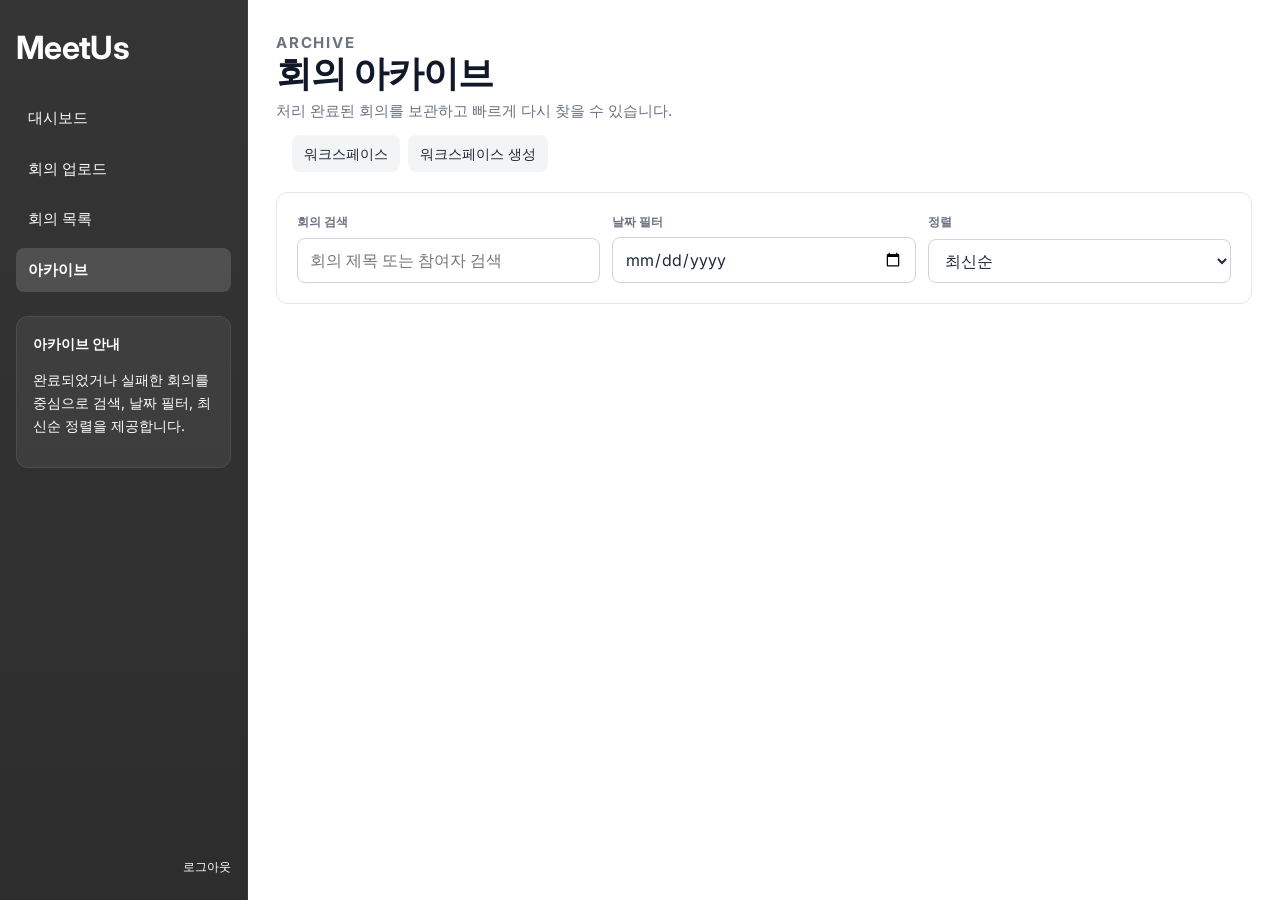
==== frontend/archive.html @ 8a6e771a "중간 저장" ====
<!doctype html>
<html lang="ko">
  <head>
    <meta charset="UTF-8" />
    <meta name="viewport" content="width=device-width, initial-scale=1.0" />
    <title>MeetUs - 아카이브</title>
    <link rel="preconnect" href="https://fonts.googleapis.com" />
    <link rel="preconnect" href="https://fonts.gstatic.com" crossorigin />
    <link href="https://fonts.googleapis.com/css2?family=Inter:wght@400;500;600;700&display=swap" rel="stylesheet" />
    <link rel="stylesheet" href="./assets/styles.css" />
  </head>
  <body>
    <main class="app-shell">
      <aside class="sidebar">
        <div class="brand-block">
          <h1>MeetUs</h1>
        </div>
        <nav class="nav-group">
          <a class="nav-item" href="./dashboard.html">대시보드</a>
          <a class="nav-item" href="./upload.html">회의 업로드</a>
          <a class="nav-item" href="./index.html">회의 목록</a>
          <a class="nav-item active" href="./archive.html">아카이브</a>
        </nav>
        <div class="sidebar-card">
          <h3>아카이브 안내</h3>
          <p>완료되었거나 실패한 회의를 중심으로 검색, 날짜 필터, 최신순 정렬을 제공합니다.</p>
        </div>
        <div class="sidebar-footer">
          <button id="logout-btn" class="sidebar-logout-btn" type="button">로그아웃</button>
        </div>
      </aside>

      <section class="content-shell">
        <header class="topbar">
          <div class="page-title">
            <p class="eyebrow">Archive</p>
            <h2>회의 아카이브</h2>
            <p>처리 완료된 회의를 보관하고 빠르게 다시 찾을 수 있습니다.</p>
          </div>
          <div class="topbar-actions">
            <span id="current-workspace" class="muted"></span>
            <span id="current-user" class="muted"></span>
            <a class="btn" href="./workspaces.html">워크스페이스</a>
            <a class="btn" href="./workspaces.html?modal=create">워크스페이스 생성</a>
          </div>
        </header>

        <section class="card">
          <div class="filters">
            <div class="field">
              <label for="search-input">회의 검색</label>
              <input id="search-input" type="search" placeholder="회의 제목 또는 참여자 검색" />
            </div>
            <div class="field">
              <label for="date-filter">날짜 필터</label>
              <input id="date-filter" type="date" />
            </div>
            <div class="field">
              <label for="sort-filter">정렬</label>
              <select id="sort-filter">
                <option value="date-desc">최신순</option>
                <option value="date-asc">오래된순</option>
              </select>
            </div>
          </div>
        </section>

        <section id="archive-list" class="meeting-list"></section>
        <div id="archive-pagination" class="pagination hidden"></div>
        <p id="empty-state" class="empty-state hidden">Archive에 표시할 회의가 없습니다.</p>
      </section>
    </main>

    <script type="module" src="./pages/archivePage.js"></script>
  </body>
</html>
---- frontend/assets/styles.css ----
:root {
  --bg: #ffffff;
  --bg-elevated: #ffffff;
  --sidebar-bg: #2f2f2f;
  --surface: #ffffff;
  --surface-strong: #ffffff;
  --surface-subtle: #f3f4f6;
  --surface-hover: #eceef2;
  --text: #1f2937;
  --text-strong: #111827;
  --text-muted: #6b7280;
  --line: #e5e7eb;
  --line-soft: #d1d5db;
  --accent: #8fb6ff;
  --accent-soft: rgba(143, 182, 255, 0.16);
  --danger: #ff8b8b;
  --danger-soft: rgba(255, 139, 139, 0.14);
  --shadow: none;
  --space-1: 4px;
  --space-2: 8px;
  --space-3: 12px;
  --space-4: 16px;
  --space-5: 20px;
  --space-6: 24px;
  --space-7: 28px;
  --radius-sm: 8px;
  --radius-md: 10px;
  --radius-lg: 12px;
  --sidebar-width: 248px;
  --transition: 160ms ease;
}

* {
  box-sizing: border-box;
}

html,
body {
  margin: 0;
  min-height: 100%;
  background: var(--bg);
  color: var(--text);
  font-family: Inter, sans-serif;
}

body {
  line-height: 1.5;
}

a {
  color: inherit;
  text-decoration: none;
}

button,
input,
select {
  font: inherit;
}

.app-shell {
  min-height: 100vh;
}

.auth-shell {
  min-height: 100vh;
  display: grid;
  grid-template-columns: minmax(0, 1.05fr) minmax(420px, 0.95fr);
  background: #ffffff;
}

.sidebar {
  position: fixed;
  inset: 0 auto 0 0;
  width: var(--sidebar-width);
  overflow-y: auto;
  background: linear-gradient(180deg, #353535 0%, #2d2d2d 100%);
  color: var(--text);
  padding: var(--space-6) var(--space-4);
  display: flex;
  flex-direction: column;
  gap: var(--space-6);
  border-right: 1px solid rgba(255, 255, 255, 0.06);
}

.sidebar-footer {
  margin-top: auto;
  display: flex;
  justify-content: flex-end;
  padding-top: var(--space-2);
}

.sidebar-logout-btn {
  border: 0;
  background: transparent;
  color: #ffffff;
  font-size: 12px;
  font-weight: 500;
  padding: 0;
  cursor: pointer;
  transition: opacity var(--transition);
}

.sidebar-logout-btn:hover {
  opacity: 0.72;
}

.brand-block h1 {
  margin: 0;
  font-size: 32px;
  font-weight: 700;
  letter-spacing: -0.02em;
  color: #ffffff;
}

.brand-block p {
  margin: var(--space-2) 0 0;
  color: #ffffff;
  line-height: 1.55;
  font-size: 16px;
}

.nav-group {
  display: grid;
  gap: 6px;
}

.nav-item {
  display: flex;
  align-items: center;
  gap: var(--space-2);
  padding: 11px 12px;
  border-radius: var(--radius-sm);
  color: #ffffff;
  font-size: 15px;
  transition: background-color var(--transition), color var(--transition);
}

.nav-item:hover {
  background: rgba(255, 255, 255, 0.08);
}

.nav-item.active {
  background: rgba(255, 255, 255, 0.14);
  color: #ffffff;
  font-weight: 600;
}

.sidebar-card {
  padding: var(--space-4);
  border-radius: var(--radius-lg);
  background: rgba(255, 255, 255, 0.06);
  border: 1px solid rgba(255, 255, 255, 0.08);
}

.sidebar-card h3 {
  margin: 0 0 var(--space-2);
  font-size: 14px;
  color: #ffffff;
}

.sidebar-card p,
.sidebar-card li {
  color: #ffffff;
  line-height: 1.65;
  font-size: 14px;
}

.sidebar-card ul {
  margin: 0;
  padding-left: 18px;
}

.content-shell {
  min-height: 100vh;
  margin-left: var(--sidebar-width);
  width: calc(100% - var(--sidebar-width));
  padding: var(--space-6) var(--space-7) var(--space-7);
  display: grid;
  align-content: start;
  gap: var(--space-5);
  background: #ffffff;
}

.dashboard-shell {
  padding-top: 18px;
}

.topbar {
  display: grid;
  gap: var(--space-3);
}

.page-title h2 {
  margin: 0;
  color: var(--text-strong);
  font-size: 36px;
  line-height: 1.05;
  letter-spacing: -0.03em;
}

.page-title p {
  margin: var(--space-2) 0 0;
  color: var(--text-muted);
  font-size: 15px;
}

.topbar-actions {
  display: flex;
  align-items: center;
  flex-wrap: wrap;
  gap: var(--space-2);
}

.muted {
  color: var(--text-muted);
}

.eyebrow {
  margin: 0 0 6px;
  color: #64748b;
  font-size: 11px;
  font-weight: 700;
  letter-spacing: 0.12em;
  text-transform: uppercase;
}

.btn {
  display: inline-flex;
  align-items: center;
  justify-content: center;
  min-height: 36px;
  padding: 8px 12px;
  border: 0;
  border-radius: var(--radius-sm);
  background: var(--surface-subtle);
  color: var(--text);
  font-size: 14px;
  font-weight: 500;
  cursor: pointer;
  transition: background-color var(--transition), color var(--transition), opacity var(--transition);
}

.btn:hover {
  background: var(--surface-hover);
}

.btn:disabled {
  opacity: 0.48;
  cursor: not-allowed;
}

.btn-primary {
  background: var(--text-strong);
  color: #ffffff;
}

.btn-primary:hover {
  background: #383838;
}

.btn-danger {
  background: var(--danger-soft);
  color: #ffd0d0;
}

.btn-danger:hover {
  background: rgba(255, 139, 139, 0.22);
}

.link {
  color: #383838;
  font-size: 14px;
  font-weight: 600;
}

.link:hover {
  color: #111827;
}

.card,
.metric-card,
.meeting-card {
  background: var(--surface);
  border: 1px solid var(--line);
  border-radius: var(--radius-lg);
  box-shadow: none;
}

.card {
  padding: var(--space-5);
}

.metric-card {
  padding: var(--space-4);
}

.meeting-card {
  display: grid;
  gap: var(--space-4);
  padding: var(--space-5);
}

.card-head,
.meeting-card-head,
.meeting-card-foot,
.todo-item-head,
.transcript-item-head,
.todo-group-title {
  display: flex;
  justify-content: space-between;
  align-items: flex-start;
  gap: var(--space-3);
}

.card-head {
  margin-bottom: var(--space-4);
}

.card-head h3,
.meeting-card h3,
.meeting-card h4,
.todo-item h4,
.todo-group-card h4 {
  margin: 0;
  font-size: 19px;
  color: var(--text-strong);
  letter-spacing: -0.02em;
}

.card-head p,
.meeting-card p,
.summary-box,
.transcript-item p,
.todo-item p {
  color: var(--text-muted);
}

.grid-two {
  display: grid;
  grid-template-columns: 1.18fr 0.82fr;
  gap: var(--space-5);
}

.grid-three {
  display: grid;
  grid-template-columns: repeat(3, minmax(0, 1fr));
  gap: var(--space-5);
}

.metrics-grid {
  display: grid;
  grid-template-columns: repeat(4, minmax(0, 1fr));
  gap: var(--space-4);
}

.metric-card strong {
  display: block;
  margin-top: var(--space-3);
  color: var(--text-strong);
  font-size: 30px;
  line-height: 1;
}

.filters {
  display: flex;
  gap: var(--space-3);
  flex-wrap: wrap;
}

.field {
  display: grid;
  gap: 6px;
  min-width: 0;
  flex: 1 1 0;
}

.field label,
.field span {
  color: var(--text-muted);
  font-size: 12px;
  font-weight: 600;
}

.field input,
.field select {
  min-height: 40px;
  border: 1px solid var(--line-soft);
  border-radius: var(--radius-sm);
  background: var(--surface-strong);
  padding: 9px 12px;
  color: var(--text);
  outline: none;
  transition: border-color var(--transition), background-color var(--transition);
}

.field input:focus,
.field select:focus {
  border-color: var(--accent);
  background: #343434;
}

.meeting-list,
.workspace-list,
.todo-group,
.todo-list,
.transcript-box,
.workspace-side-stack {
  display: grid;
  gap: var(--space-4);
}

.pagination {
  display: flex;
  align-items: center;
  justify-content: center;
  flex-wrap: wrap;
  gap: var(--space-2);
}

.meeting-card-meta {
  display: flex;
  flex-wrap: wrap;
  gap: var(--space-3);
  color: var(--text-muted);
  font-size: 13px;
}

.meeting-card-summary {
  margin: 0;
  line-height: 1.6;
  color: var(--text-muted);
}

.badge {
  display: inline-flex;
  align-items: center;
  border-radius: 6px;
  padding: 4px 8px;
  font-size: 11px;
  font-weight: 700;
  line-height: 1;
  letter-spacing: 0.04em;
}

.stage-UPLOADED {
  background: #eef2f7;
  color: #475569;
}

.stage-TRANSCRIBING {
  background: #e8f0ff;
  color: #365da8;
}

.stage-SUMMARIZING {
  background: #fff4df;
  color: #9a6700;
}

.stage-COMPLETED {
  background: #eaf8f1;
  color: #0f766e;
}

.stage-FAILED {
  background: #fbeaea;
  color: #b91c1c;
}

.card.stage-UPLOADED,
.card.stage-TRANSCRIBING,
.card.stage-SUMMARIZING,
.card.stage-COMPLETED,
.card.stage-FAILED {
  border-color: transparent;
}

.upload-zone {
  border: 1px solid var(--line);
  border-radius: var(--radius-lg);
  background: var(--surface);
  padding: var(--space-5);
  box-shadow: var(--shadow);
}

.upload-zone.dragover,
.upload-drop:hover {
  background: #f8fafc;
}

.upload-header h3 {
  margin: 0;
  color: var(--text-strong);
  font-size: 28px;
  letter-spacing: -0.02em;
}

.upload-form {
  display: grid;
  gap: var(--space-3);
  margin-top: var(--space-4);
}

.upload-drop {
  margin-top: var(--space-4);
  padding: var(--space-6);
  border-radius: var(--radius-md);
  border: 1px dashed var(--line-soft);
  background: var(--surface-strong);
  text-align: center;
  transition: background-color var(--transition), border-color var(--transition);
}

.upload-actions,
.progress-meta,
.inline-actions,
.summary-actions,
.workspace-actions {
  display: flex;
  gap: var(--space-2);
  align-items: center;
}

.upload-actions {
  justify-content: center;
  margin-top: var(--space-4);
}

.upload-progress {
  margin-top: var(--space-4);
  padding: var(--space-4);
  border: 1px solid var(--line);
  border-radius: var(--radius-md);
  background: var(--surface-strong);
}

.progress-meta {
  justify-content: space-between;
}

.progress-wrap {
  width: 100%;
  height: 6px;
  margin-top: var(--space-3);
  border-radius: 999px;
  background: #e5e7eb;
  overflow: hidden;
}

.progress-bar {
  height: 100%;
  width: 0;
  background: var(--accent);
  transition: width 0.2s ease;
}

.detail-layout,
.workspace-grid {
  display: grid;
  gap: var(--space-5);
}

.detail-layout {
  grid-template-columns: 1.1fr 0.9fr;
}

.workspace-grid {
  grid-template-columns: minmax(0, 1fr) 320px;
}

.transcript-item,
.todo-group-card,
.todo-item {
  border: 1px solid var(--line);
  background: var(--surface-strong);
}

.transcript-item {
  border-radius: var(--radius-md);
  padding: var(--space-4);
}

.transcript-item strong {
  color: var(--text-strong);
  font-size: 14px;
}

.transcript-item p {
  margin: 0;
  line-height: 1.7;
}

.todo-group-card {
  border-radius: var(--radius-md);
  padding: var(--space-4);
}

.todo-item {
  border-radius: var(--radius-sm);
  padding: var(--space-3);
}

.todo-item p {
  margin: var(--space-2) 0 0;
  line-height: 1.6;
}

.summary-box {
  line-height: 1.7;
  white-space: pre-wrap;
}

.empty-state {
  padding: var(--space-5);
  border-radius: var(--radius-md);
  border: 1px dashed var(--line-soft);
  background: #f9fafb;
  text-align: center;
  color: var(--text-muted);
}

.modal-overlay {
  position: fixed;
  inset: 0;
  display: none;
  align-items: center;
  justify-content: center;
  background: rgba(10, 10, 10, 0.55);
  padding: var(--space-4);
  z-index: 50;
}

.modal-overlay.active {
  display: flex;
}

.modal-panel,
.auth-card {
  background: var(--surface);
  border: 1px solid var(--line);
  border-radius: var(--radius-lg);
  box-shadow: none;
}

.modal-panel {
  width: min(100%, 480px);
  padding: var(--space-6);
}

.modal-actions {
  display: flex;
  justify-content: flex-end;
  gap: var(--space-2);
  margin-top: var(--space-5);
}

.auth-panel {
  color: var(--text);
  padding: 56px;
  display: flex;
  flex-direction: column;
  justify-content: center;
  gap: var(--space-6);
  background: linear-gradient(180deg, #3f3f3f 0%, #2f2f2f 100%);
}

.auth-panel h1 {
  margin: 0;
  color: #ffffff;
  font-size: 42px;
  line-height: 1.06;
  letter-spacing: -0.03em;
}

.auth-panel p {
  margin: 0;
  color: rgba(245, 247, 251, 0.78);
}

.auth-card-wrap {
  padding: 48px;
  display: flex;
  align-items: center;
  justify-content: center;
  background: #ffffff;
}

.auth-card {
  width: min(100%, 440px);
  padding: var(--space-6);
}

.auth-card h2 {
  margin: 0;
  color: var(--text-strong);
  font-size: 30px;
  letter-spacing: -0.02em;
}

.auth-form {
  display: grid;
  gap: var(--space-3);
  margin-top: var(--space-4);
}

.auth-helper {
  margin-top: var(--space-5);
  padding-top: var(--space-5);
  border-top: 1px solid var(--line);
}

.hidden {
  display: none;
}

@media (max-width: 1080px) {
  .sidebar {
    position: static;
    width: 100%;
    height: auto;
    border-right: 0;
    border-bottom: 1px solid rgba(255, 255, 255, 0.06);
  }

  .content-shell {
    margin-left: 0;
    width: 100%;
    padding: var(--space-5);
  }

  .auth-shell,
  .workspace-grid,
  .detail-layout,
  .grid-two,
  .grid-three {
    grid-template-columns: 1fr;
  }

  .auth-panel {
    display: none;
  }

  .metrics-grid {
    grid-template-columns: repeat(2, minmax(0, 1fr));
  }
}

@media (max-width: 768px) {
  .auth-shell {
    grid-template-columns: 1fr;
  }

  .auth-panel {
    display: none;
  }

  .content-shell,
  .auth-panel,
  .auth-card-wrap {
    padding: var(--space-4);
  }

  .page-title h2 {
    font-size: 30px;
  }

  .metrics-grid {
    grid-template-columns: 1fr;
  }

  .topbar-actions,
  .meeting-card-head,
  .meeting-card-foot,
  .card-head,
  .summary-actions,
  .upload-actions,
  .modal-actions,
  .inline-actions {
    flex-direction: column;
    align-items: stretch;
  }

  .topbar-actions .btn,
  .summary-actions .btn,
  .upload-actions .btn,
  .modal-actions .btn,
  .inline-actions .btn {
    width: 100%;
  }
}

@media (max-height: 760px) {
  .auth-shell {
    grid-template-columns: 1fr;
  }

  .auth-panel {
    display: none;
  }
}
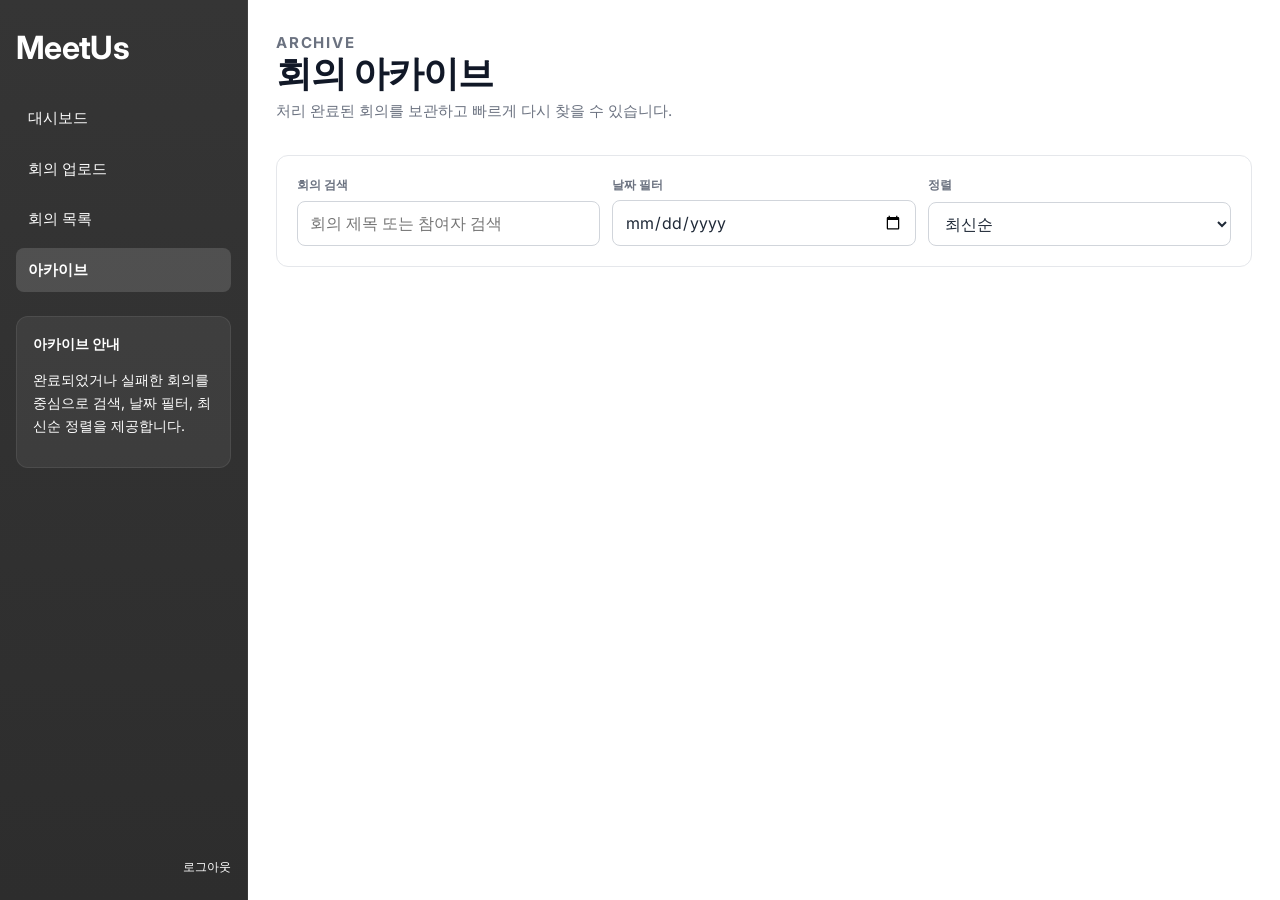
==== commit 481ab560: "확인용" ====
--- a/frontend/archive.html
+++ b/frontend/archive.html
@@ -13,7 +13,7 @@
     <main class="app-shell">
       <aside class="sidebar">
         <div class="brand-block">
-          <h1>MeetUs</h1>
+          <h1>MeetUs</h1> 
         </div>
         <nav class="nav-group">
           <a class="nav-item" href="./dashboard.html">대시보드</a>
@@ -40,8 +40,6 @@
           <div class="topbar-actions">
             <span id="current-workspace" class="muted"></span>
             <span id="current-user" class="muted"></span>
-            <a class="btn" href="./workspaces.html">워크스페이스</a>
-            <a class="btn" href="./workspaces.html?modal=create">워크스페이스 생성</a>
           </div>
         </header>
 
@@ -71,6 +69,9 @@
       </section>
     </main>
 
+    <script src="./sidebar.js"></script>
+    <script src="./mobile-nav.js"></script>
+    <script src="./runtime-config.js"></script>
     <script type="module" src="./pages/archivePage.js"></script>
   </body>
 </html>
--- a/frontend/assets/styles.css
+++ b/frontend/assets/styles.css
@@ -397,7 +397,7 @@
 .field input:focus,
 .field select:focus {
   border-color: var(--accent);
-  background: #343434;
+  background: #ffffff;
 }
 
 .meeting-list,
@@ -702,6 +702,24 @@
   display: grid;
   gap: var(--space-3);
   margin-top: var(--space-4);
+}
+
+.auth-switch-link {
+  margin-top: var(--space-2);
+  border: 0;
+  background: transparent !important;
+  color: var(--text-muted);
+  font-size: 14px;
+  padding: 0;
+  width: 100%;
+  display: block;
+  text-align: center;
+  cursor: pointer;
+}
+
+.auth-switch-link:hover {
+  color: var(--text-strong);
+  text-decoration: underline;
 }
 
 .auth-helper {
